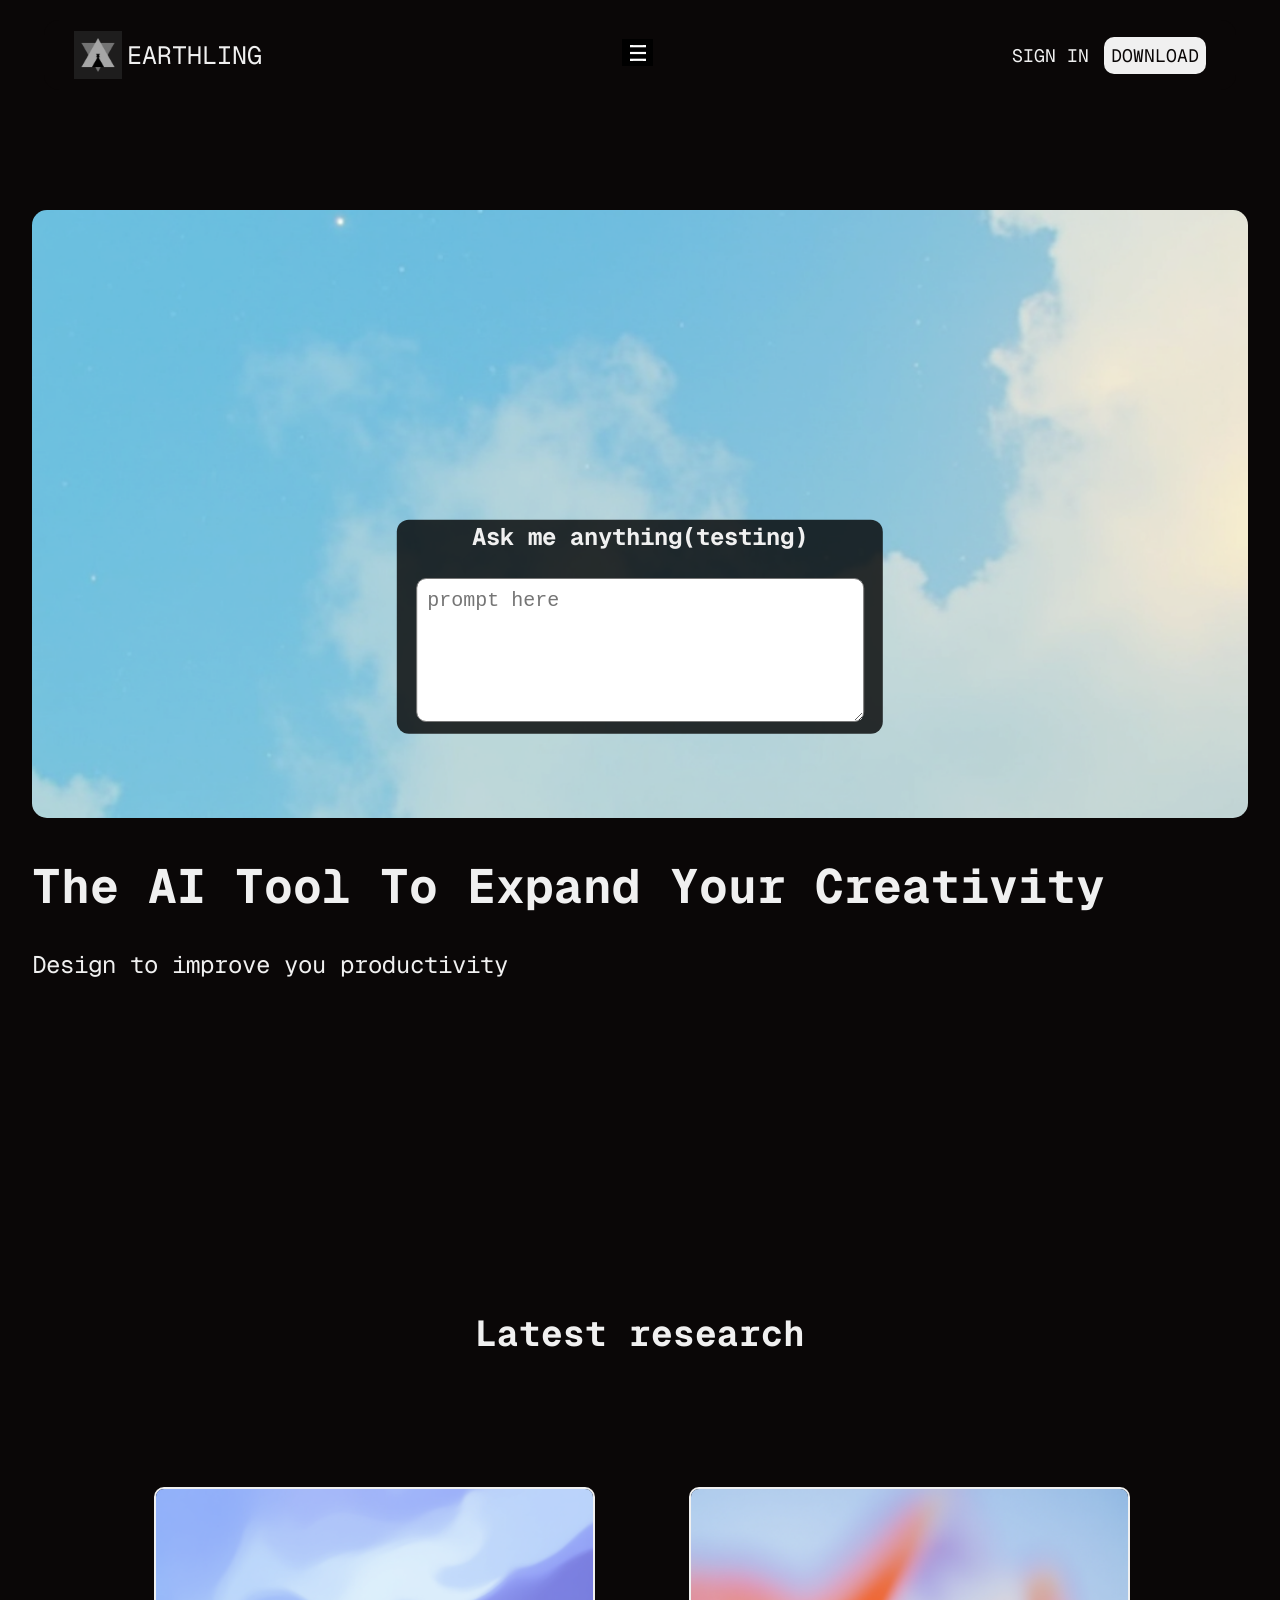
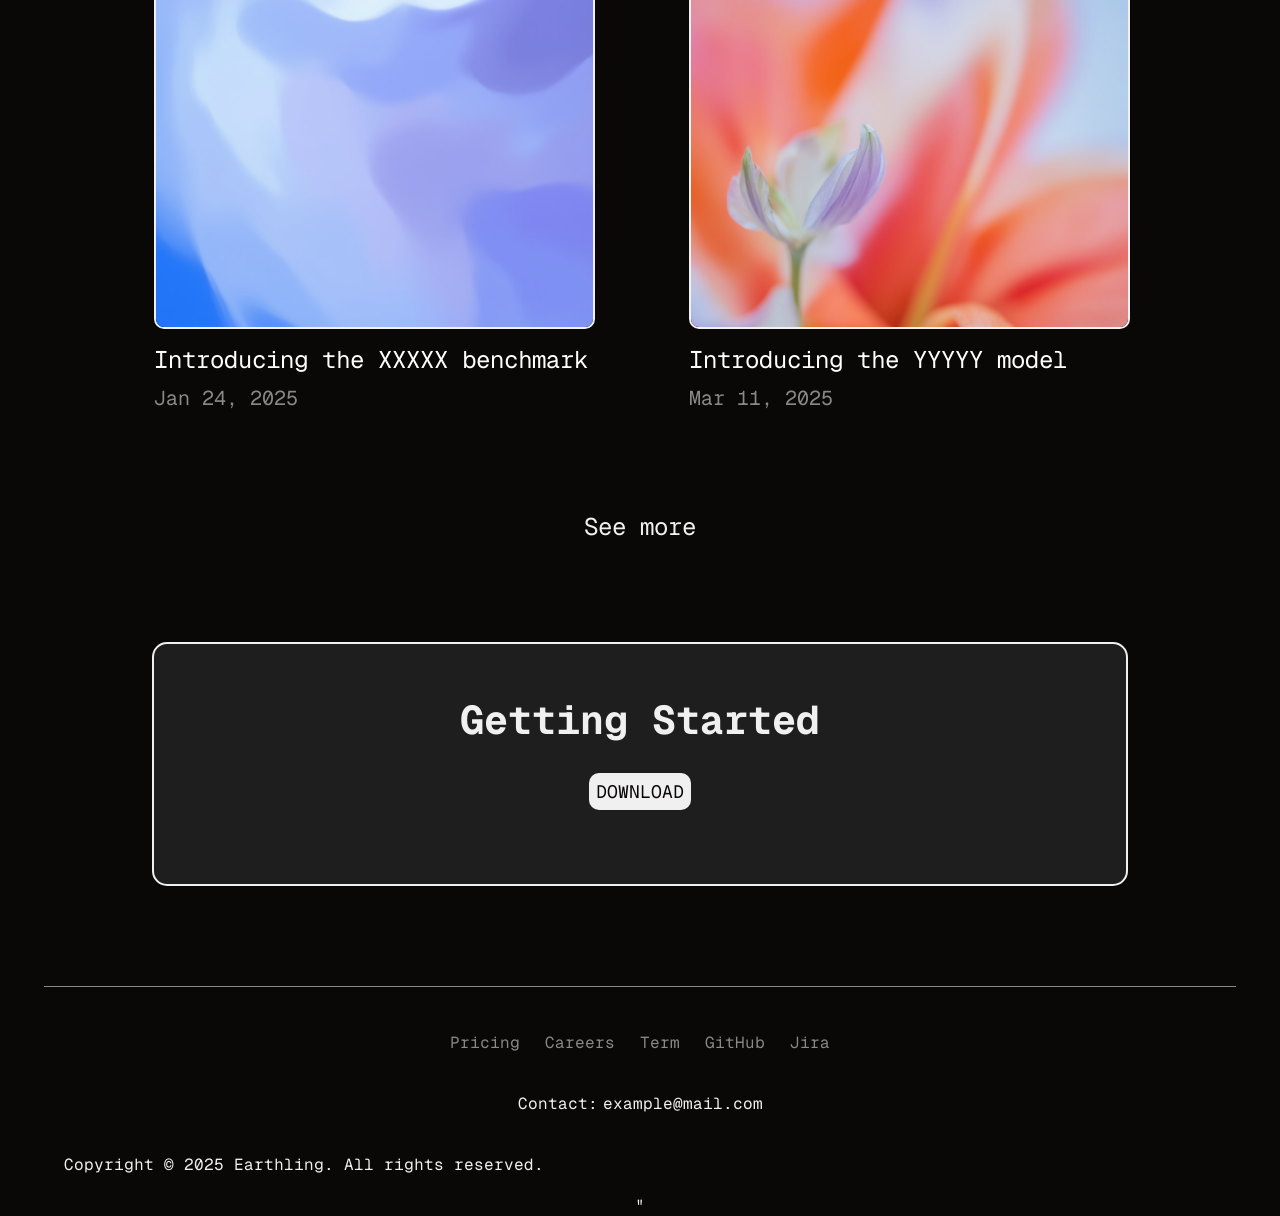
==== Project Part 1/project1/index.html @ 205241cd "Main branch set up" ====
<!DOCTYPE html>
<html lang="en">
<head>
    <meta charset="UTF-8">
    <meta name="viewport" content="width=device-width, initial-scale=1.0">
    <link rel="stylesheet" href="../styles/styles.css">
    <link href="https://fonts.googleapis.com/css2?family=Geist+Mono&display=swap" rel="stylesheet">
    <title>Document</title>
</head>
<body>
    <nav class="nav">
        <div class="menu">
            <img id="earthling-icon" src="/images/earthling icon.png" alt="Earthling Icon">
            <a href="index.html" class="text-wrapper">EARTHLING</a>
        </div>
        <div class="mid-selections">
            <a href="about.html" class="about-us">ABOUT US</a>
            <a href="#" class="features">FEATURES</a>
            <a href="#" class="enterprise">ENTERPRISE</a>
            <a href="jobs.html" class="careers">CAREERS</a>
            <a href="#" class="pricing">PRICING</a>
        </div>
        <div class="hidden-menu">
            <img src="../images/dropdownbutton.png" alt="drop down button">
        </div>
        <div class="left-selections">
            <div class="signin-button">SIGN IN</div>
            <div class="download-button">DOWNLOAD</div>
        </div>
    </nav>
    <main class="main">
        <div class="top-part">
            <div class="top-image-wrapper">
                <img id="top-image" src="../images/bluesky.png" alt="sky image">
                <div class="prompt-overlay"></div>
                <textarea class="prompt-input" placeholder="prompt here"></textarea>
                <h2 class="prompt-text">Ask me anything(testing)</h2>
            </div>
            <div class="product-purpose">
                <h1>The AI Tool To Expand Your Creativity</h1>
                <p>Design to improve you productivity</p>
            </div>
        </div>
        <div class="mid-part">
            <div class="research">
                <h2>Latest research</h2>
            </div>
            <div class="news">
                <div class="left-news">
                    <img id="research-right" src="../images/bluepallete.png" alt="Left News Image">
                    <div class="image-label">Introducing the XXXXX benchmark</div>
                    <div class="image-date">Jan 24, 2025</div>
                </div>
                <div class="right-news">
                    <img id="research-left" src="../images/flower.png" alt="Right News Image">
                    <div class="image-label">Introducing the YYYYY model</div>
                    <div class="image-date">Mar 11, 2025</div>
                </div>
            </div>
            <div class="see-more">See more</div>
        </div>
        <div class="bottom-part">
            <h1 class="getting-started">Getting Started</h1>
            <div class="download-button">DOWNLOAD</div>
        </div>
    </main>
    <footer class="footer">
        <div class="links">
            <a href="#" class="pricing">Pricing</a>
            <a href="#" class="careers">Careers</a>
            <a href="#" class="term">Term</a>
            <a href="#" class="github">GitHub</a>
            <a href="#" class="jira">Jira</a> <!--add jira link here-->
        </div>
        <div class="contact-box">
            <div class="contact">Contact:</div>
            <a class="email" href="example@mail.com">example@mail.com</a>
        </div>
        <div class="copyright">Copyright © 2025 Earthling. All rights reserved.</div>
    </footer>"
</body>
</html>
---- Project Part 1/styles/styles.css ----
@media (max-width: 1300px) {
    .mid-selections {
        display: none !important; /* Force hide mid and left sections */
    }
    .nav .hidden-menu {
        display: block !important;
        color: #F0F0F0;
        cursor: pointer;
    }
}

body {
    display: flex;
    justify-content: center;
    background-color: #0A0707;
    color: #F0F0F0;
    font-family: 'Geist Mono', sans-serif; /* Use Geist Mono font for the entire body */
    margin: 0;
    flex-direction: column;
    align-items: center;
}

/* NAV */
.nav {
    position: sticky;
    top: 20px;
    z-index: 1000;
    margin-top: 20px;
    display: flex;
    flex-direction: row;
    height: 70px;
    width: 90%;
    align-items: center;
    justify-content: space-between;
    background-color: #0A0707;
    border-radius: 15px;
    padding: 0 20px; 
}

.nav .menu {
    display: flex;
    align-items: center;
    padding-left: 10px;
}
.nav .menu .text-wrapper {
    padding-left: 5px;
    color: #F0F0F0;
    font-size: 25px;
    text-decoration: none;
}
#earthling-icon {
    width: 48px;
    height: 48px;
}

.nav .mid-selections {
    display: flex;
    flex-wrap: wrap; /* Allow wrapping of child elements */
    justify-content: space-between;
    font-size: 18px;
    gap: 20px; /* Adds a 20px gap between child elements */
}
.nav .mid-selections * {
    padding: 5px;
}
.nav .mid-selections .about-us,
.nav .mid-selections .features,
.nav .mid-selections .enterprise,
.nav .mid-selections .careers,
.nav .mid-selections .pricing {
    text-decoration: none;
    color: #F0F0F0;
}
.nav .mid-selections .about-us:hover,
.nav .mid-selections .features:hover,
.nav .mid-selections .enterprise:hover,
.nav .mid-selections .careers:hover,
.nav .mid-selections .pricing:hover {
    text-decoration: none;
    color: #888888;
}

.nav .hidden-menu {
    display: none;
}

.left-selections {
    display: flex;
    align-items: center;
    padding-right: 10px;
    gap: 15px;
}
.left-selections .signin-button {
    color: #F0F0F0;
    font-size: 18px;
    cursor: pointer;
}
.left-selections .signin-button:hover {
    color: plum;
}
.download-button {
    font-size: 18px;
    cursor: pointer;
    background-color: #F0F0F0;
    padding: 7px;
    border-radius: 10px;
    color: #0A0707;
}
.download-button:hover {
    background-color: orange;
    color: #F0F0F0;
}

/* MAIN */
.main {
    margin-top: 120px;
    width: 95%;
    align-items: center;
    justify-content: center;
}

.main .top-part {
    position: relative; /* Establish a positioning context for absolute children */
}

.main .top-part .top-image-wrapper {
    width: 100%;
    aspect-ratio: 2 / 1;
    position: relative; /* Ensure the wrapper is positioned relative */
}
#top-image {
    width: 100%;
    height: auto;
    aspect-ratio: 2 / 1;
    object-fit: cover;
    border-radius: 15px;
}
.main .top-part .top-image-wrapper .prompt-overlay {
    width: 40%;
    height: 35%;
    background-color: rgba(0, 0, 0, 0.8);
    position: absolute;
    top: 68%;
    left: 50%;
    transform: translate(-50%, -50%); /* Center both horizontally and vertically */
    color: #F0F0F0;
    border-radius: 12px;
}
.main .top-part .top-image-wrapper .prompt-input {
    width: 35%;
    height: 20%;
    background-color: white;
    position: absolute;
    top: 60%;
    left: 50%;
    transform: translateX(-50%);
    color: black;
    border-radius: 10px;
    padding: 10px;
    font-size: 20px;
}
.main .top-part .top-image-wrapper .prompt-text {
    width: 38%;
    height: auto;
    position: absolute;
    top: 50%;
    left: 50%;
    transform: translate(-50%, -50%); /* Center both horizontally and vertically */
    color: #F0F0F0;
    display: flex; /* Use Flexbox to center content inside */
    justify-content: center; /* Center content horizontally */
    font-size: 24px;
}
.main .top-part .product-purpose {
    color: #F0F0F0;
    font-size: 24px;
    margin-bottom: 300px;
}

.main .mid-part {
    display: flex;
    flex-direction: column;
    align-items: center;
    justify-content: center;
    width: 80%; /* Define a width for centering */
    margin: 0 auto; /* Center horizontally */
}

.main .mid-part .research {
    color: #F0F0F0;
    font-size: 24px;
    padding-bottom: 100px;
    text-align: center; /* Center the text */
}

.news {
    width: 100%; /* Ensure the news container fills the mid-part */
    margin: 0 auto; /* Center horizontally */
}

.news .left-news {
    width: 45%; /* Adjust width to fit side by side */
    float: left; /* Float elements to the left */
}
.news .right-news {
    width: 45%; /* Adjust width to fit side by side */
    float: right; /* Float elements to the left */
}

#research-left, #research-right {
    width: 100%; /* Ensure images fill their containers */
    height: auto; /* Maintain aspect ratio */
    border-radius: 10px; /* Optional: Add rounded corners */
    border: 2px solid #F0F0F0;
}

.image-label {
    text-align: left; /* Align the label text to the left */
    margin-top: 10px; /* Add space between the image and the label */
    font-size: 24px; /* Adjust font size as needed */
    color: #FFFFFF; /* Set text color */
    cursor: pointer;
}

.image-date {
    text-align: left; /* Align the date text to the left */
    margin-top: 10px; /* Add space between the image and the date */
    font-size: 20px; /* Adjust font size as needed */
    color: #888888; /* Set text color */
}

.see-more {
    margin: 100px auto; /* Center horizontally and add vertical spacing */
    text-align: center; /* Center the button text */
    font-size: 24px; /* Adjust font size as needed */
    color: #F0F0F0; /* Set text color */
    cursor: pointer;
}
.see-more:hover {
    color: lightblue; /* Set text color */
}

.main .bottom-part {
    height: 50px;
    width: 80%;
    display: flex;
    flex-direction: column;
    align-items: center;
    justify-content: center;
    padding-top: 70px;
    padding-bottom: 120px;
    background-color: #1E1E1E;
    color: #F0F0F0;
    border-radius: 15px;
    font-size: 20px;
    margin: 0 auto 100px auto;
    border: 2px solid #F0F0F0;
}

/* FOOTER */
.footer {
    width: 90%;
    background-color: #0A0707;
    color: #F0F0F0;
    padding: 20px;
    border-top: 1px solid #888888;
}

.footer .links {
    width: 30%;
    display: flex;
    gap: 25px; /* Add a 20px gap between child elements */
    margin: 25px auto; /* Center child elements horizontally */
    justify-content: center; /* Center child elements horizontally */
}

.footer .links .pricing,
.footer .links .careers,
.footer .links .term,
.footer .links .github,
.footer .links .jira {
    color: #888888;
    text-decoration: none;
    cursor: pointer;
}
.footer .links .pricing:hover,
.footer .links .careers:hover,
.footer .links .term:hover,
.footer .links .github:hover,
.footer .links .jira:hover {
    color: #FFFFFF;
    text-decoration: none;
    cursor: pointer;
}

.footer .contact-box {
    width: auto;
    display: flex;
    flex-direction: row;
    gap: 5px; /* Add a 20px gap between child elements */
    margin: 40px auto; /* Center child elements horizontally */
    justify-content: center;
}

.footer .contact-box .contact {
    margin: 0;
    color: #F0F0F0;
}
.footer .contact-box .email {
    margin: 0;
    text-decoration: none;
    color: #F0F0F0;
}
.footer .contact-box .email:hover {
    margin: 0;
    text-decoration: none;
    color: pink;
}
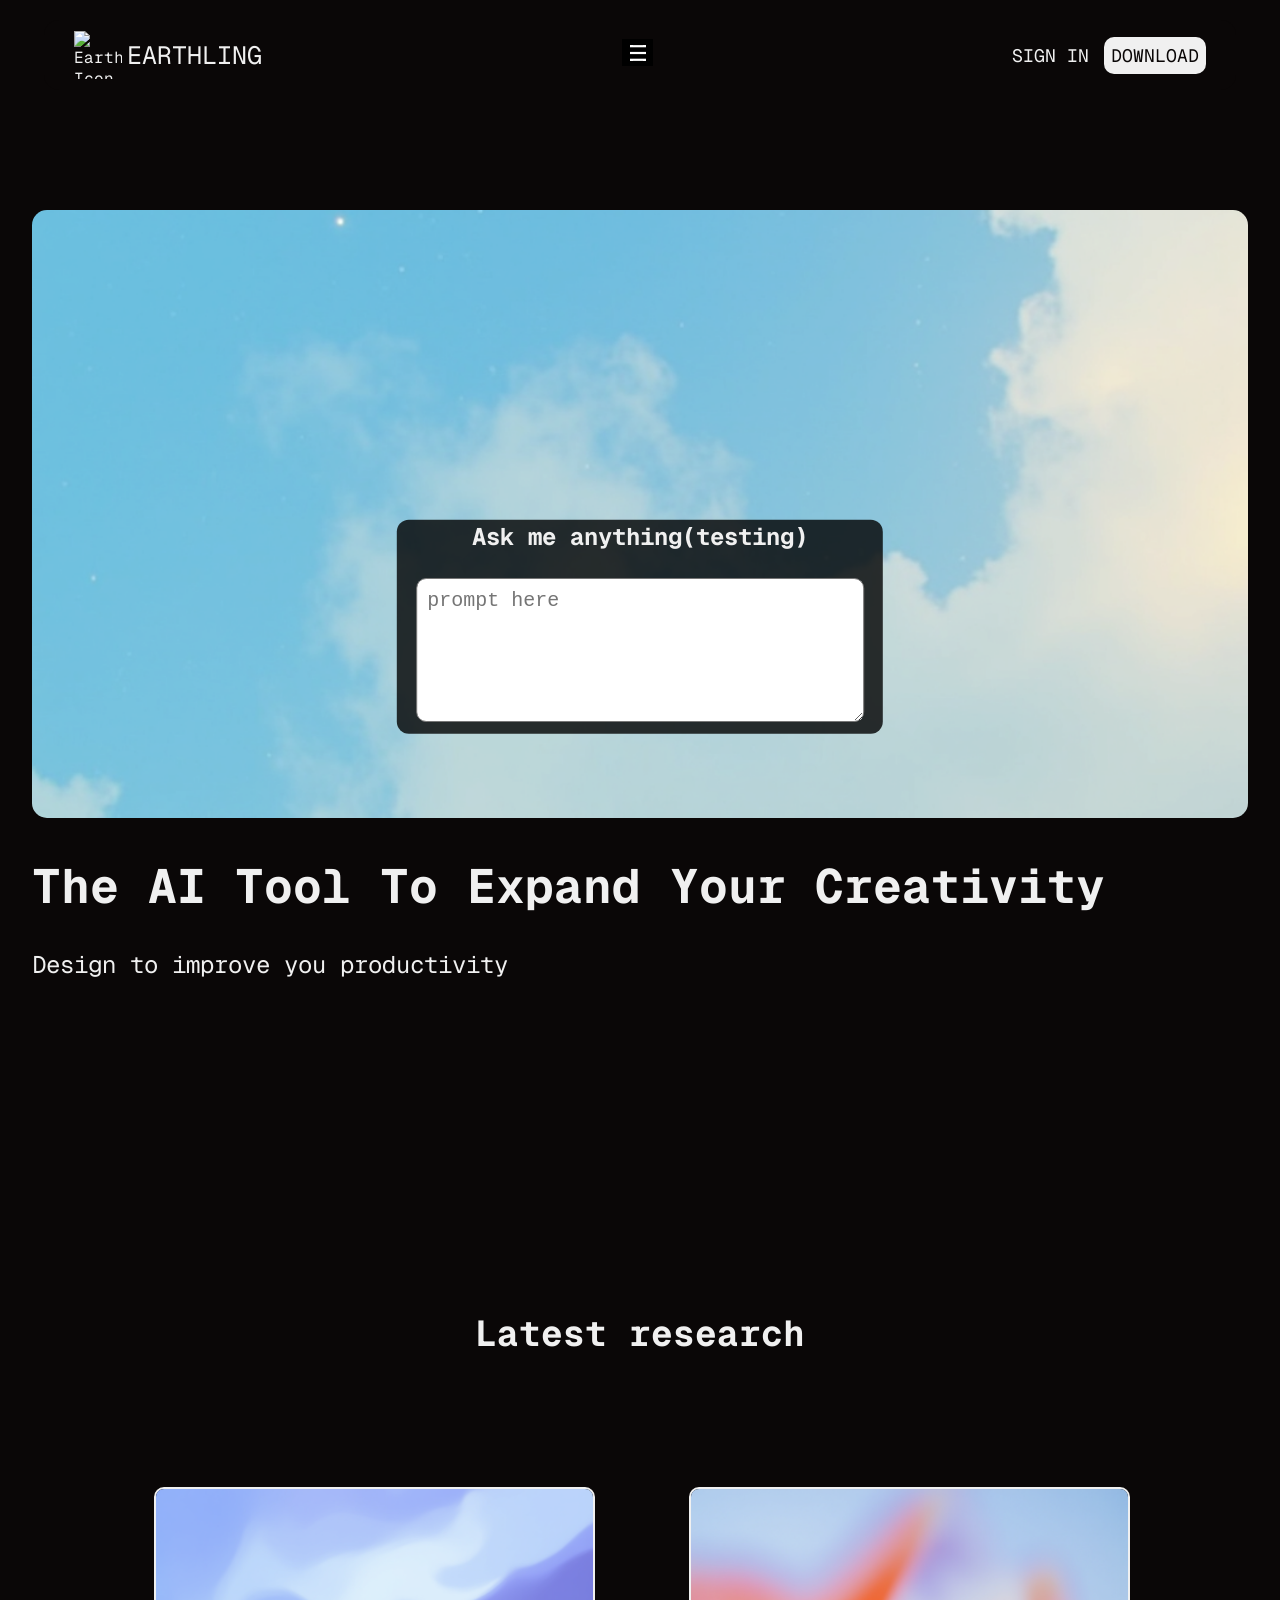
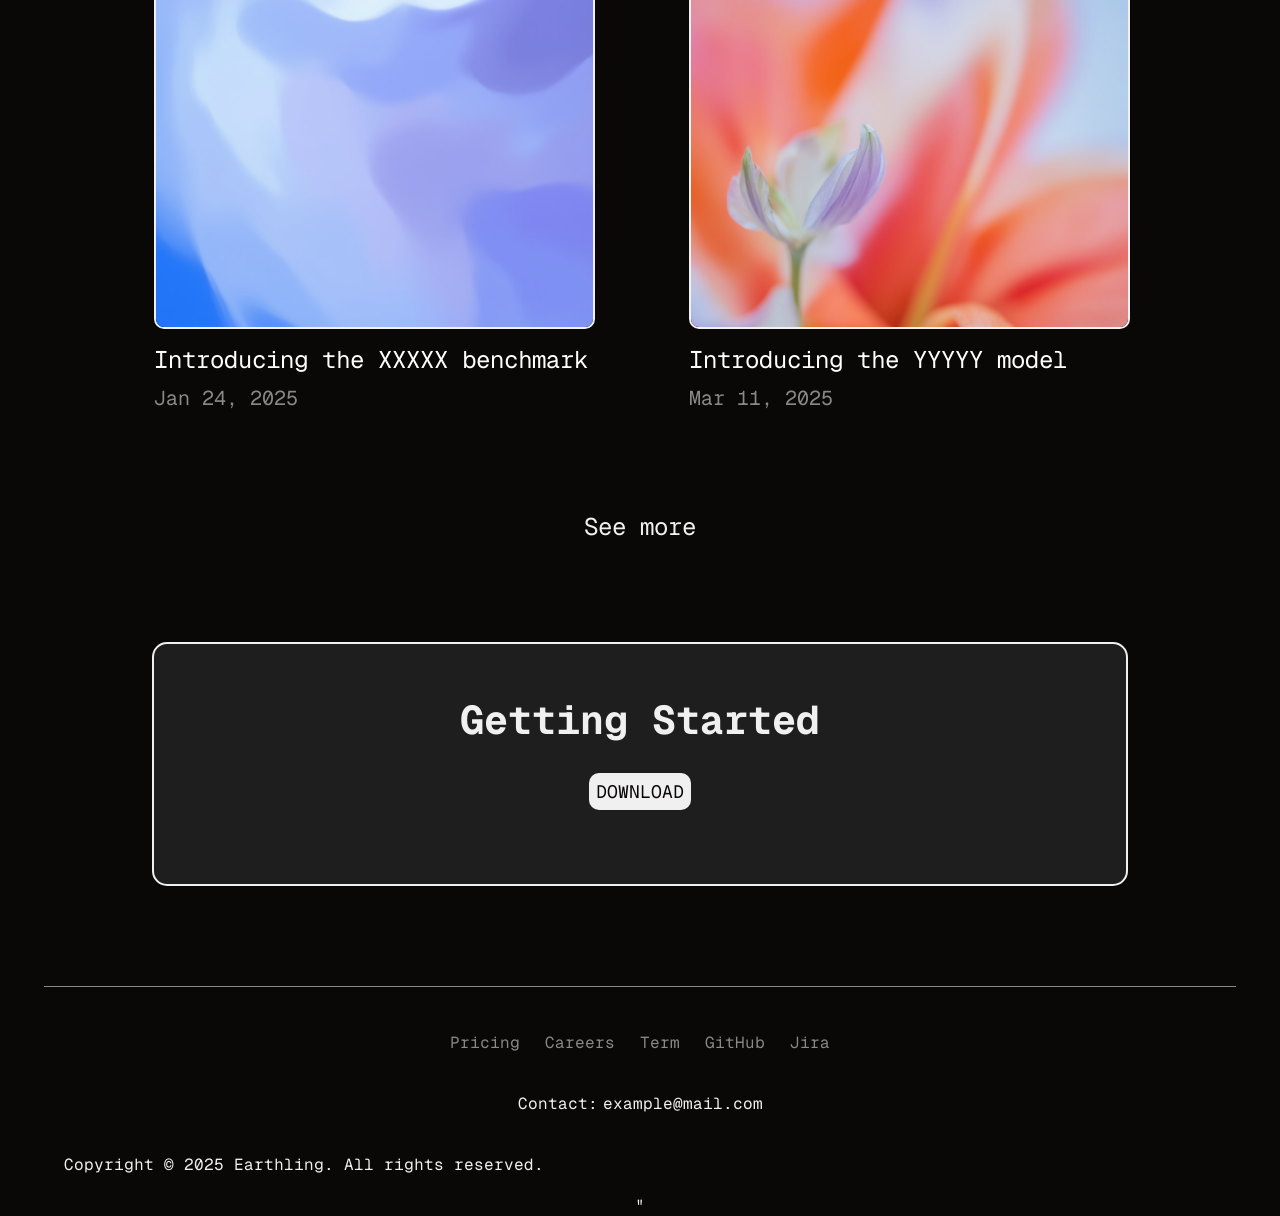
==== commit a2ef8360: "commit message" ====
--- a/Project Part 1/project1/index.html
+++ b/Project Part 1/project1/index.html
@@ -10,7 +10,7 @@
 <body>
     <nav class="nav">
         <div class="menu">
-            <img id="earthling-icon" src="/images/earthling icon.png" alt="Earthling Icon">
+            <img id="earthling-icon" src="/images/earthling_icon.png" alt="Earthling Icon">
             <a href="index.html" class="text-wrapper">EARTHLING</a>
         </div>
         <div class="mid-selections">
